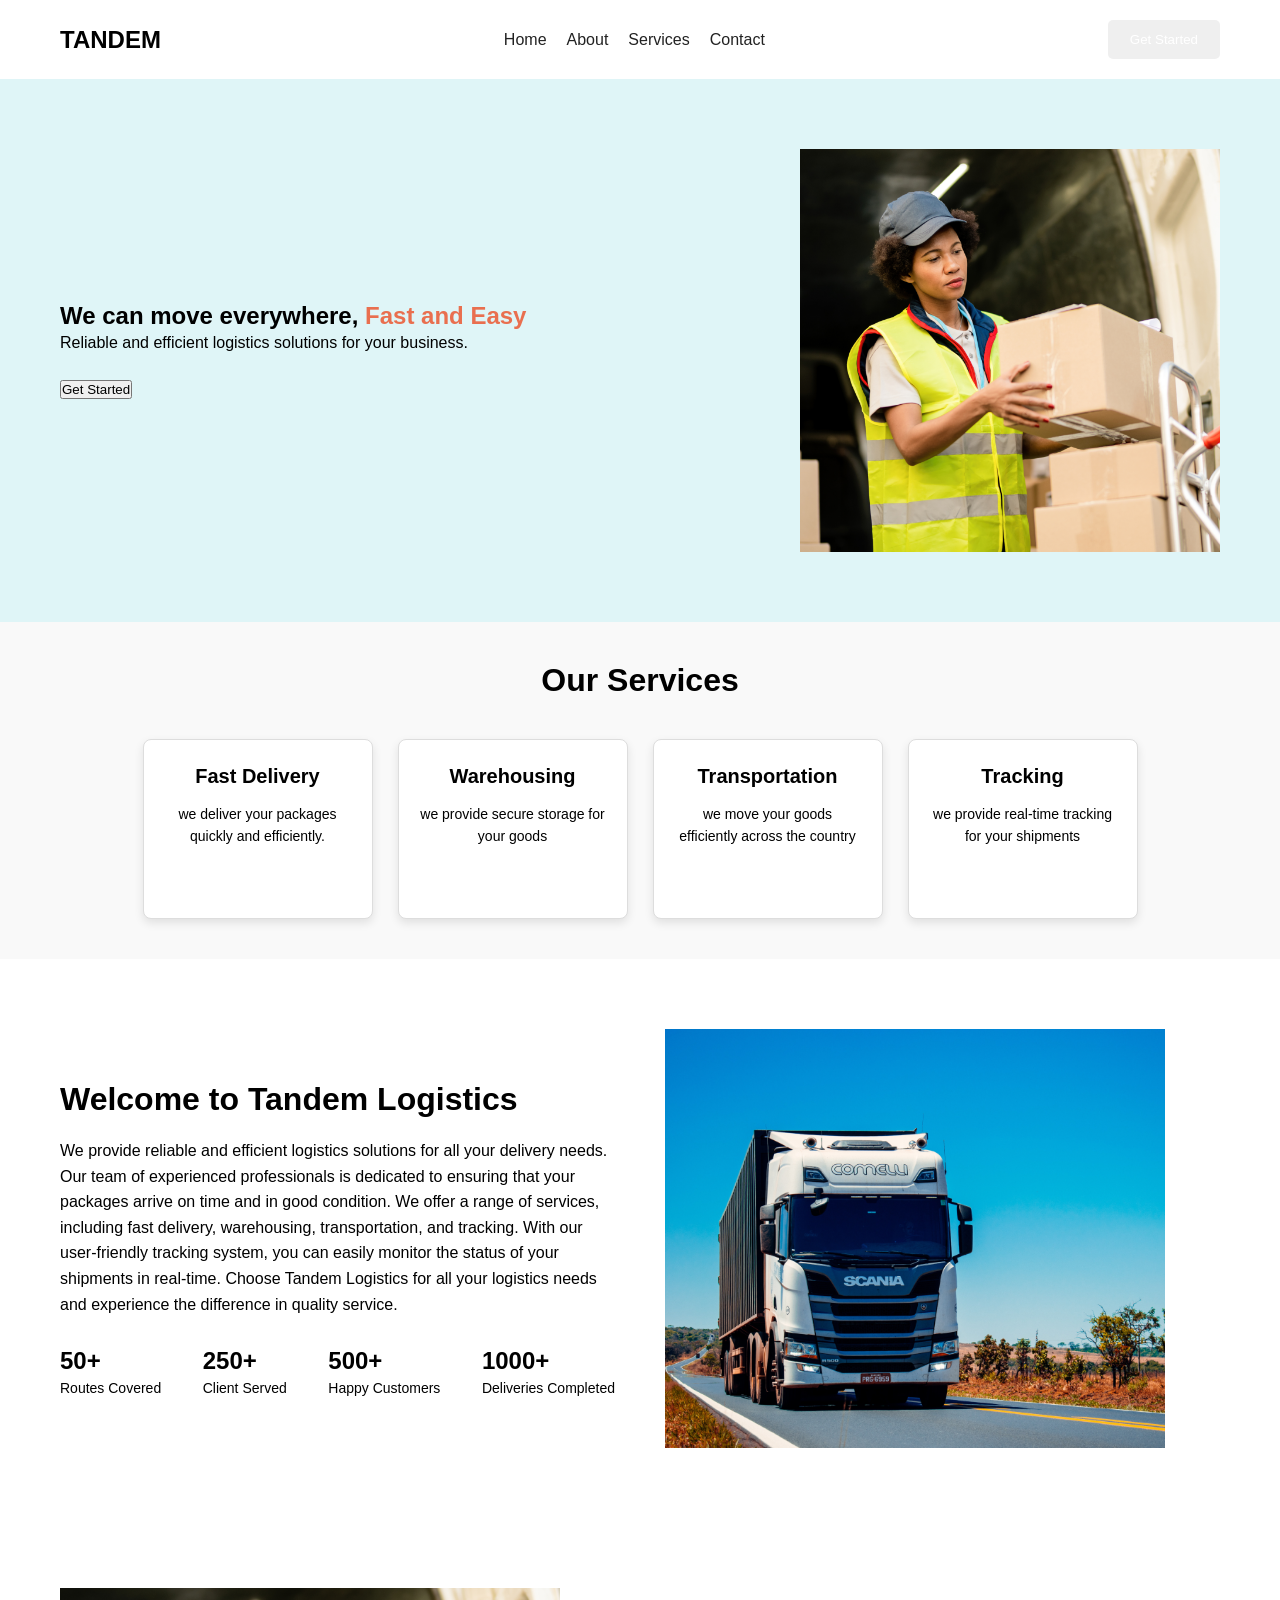
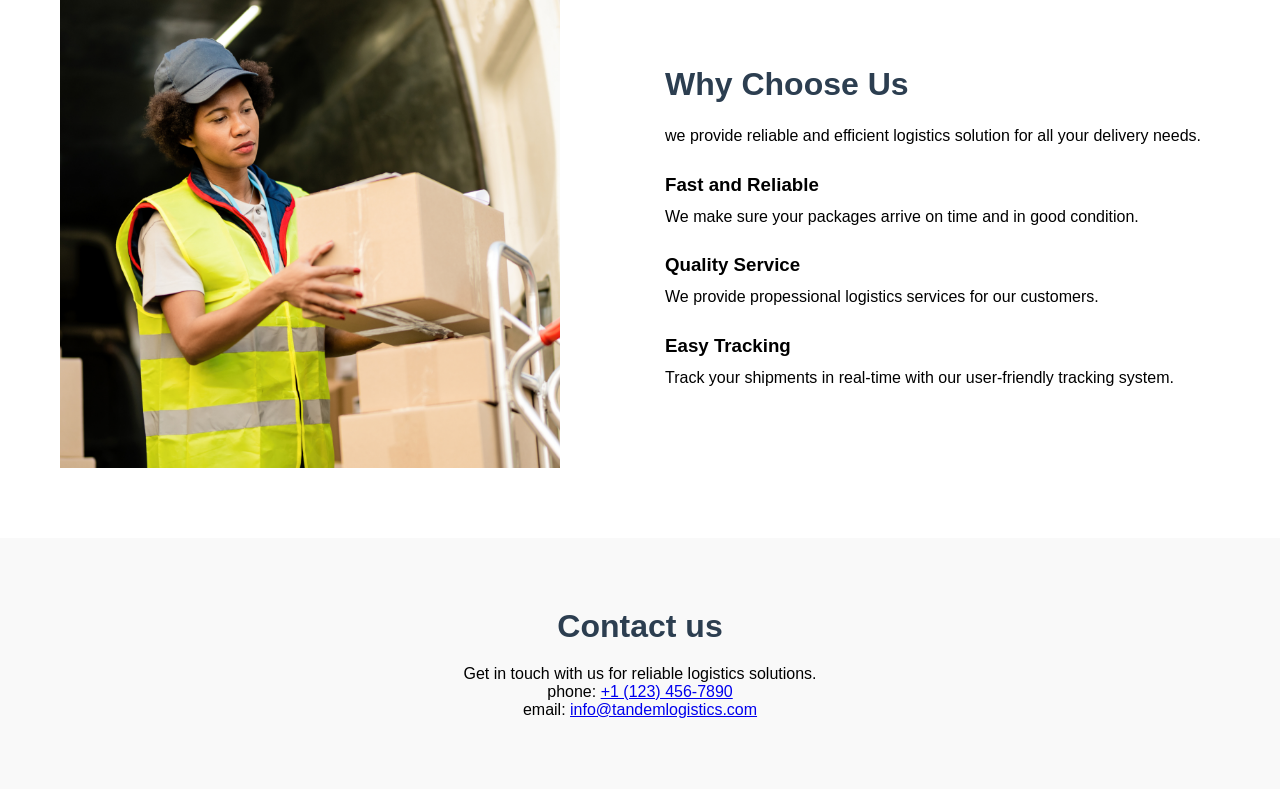
==== index.html @ 3c55d4f0 "initial commit" ====
<!DOCTYPE html>
<html lang="en">
<head>
    <meta charset="UTF-8">
    <meta name="viewport" content="width=device-width, initial-scale=1.0">
    <title>Tandem Logistics</title>
    <link rel="stylesheet" href="style.css">
</head>

<body>
 
    <header>
        <nav class="navbar">
            <div class="logo">
                TANDEM            
            </div>
            <div class="nav-links">
                <a href="#home">Home</a>
                <a href="#about">About</a>
                <a href="#service">Services</a>
                <a href="#contact">Contact</a>
            </div>
            <button class="nav-button" onclick="document.getElementById('service').scrollIntoView({behavior:'smooth'})">
                Get Started
            </button>
        </nav>
    </header>
    <section id="home"class="hero">
        <div class="hero-text">
            <h1>We can move everywhere,
                 <span>Fast and Easy</span>
                </h1>
            <p> Reliable and efficient logistics solutions for your business.</p>

            <button>Get Started</button>
        </div>
        <div class="hero-image">
            <img src="image/image/african-american-female-courier-unloading-packages-from-delivery-truck 1.png" alt="Tandem Logistics">
        </div>
    </section>
    <section id="service" class="services">
        <h2>Our Services</h2>

        <div class="service-container">

        <div class="service-card">
            <div class="service-icon"></div>
            <h3>Fast Delivery</h3>
            <p>we deliver your packages quickly and efficiently.</p>
        </div>

        <div class="service-card">
            <h3>Warehousing</h3>
            <p>we provide secure storage for your goods</p>
        </div>

        <div class="service-card">
            <h3> Transportation</h3>
            <p>we move your goods efficiently across the country</p>
        </div>

        <div class="service-card">
            <h3>Tracking</h3>
            <p>we provide real-time tracking for your shipments</p>
            </div>
    </section>
    <section id="about" class="about">
        <div class="about-text">
            <h2>Welcome to Tandem Logistics</h2>
            <p>
                We provide reliable and efficient logistics solutions for all your delivery needs. Our team of experienced professionals is dedicated to ensuring that your packages arrive on time and in good condition. We offer a range of services, including fast delivery, warehousing, transportation, and tracking. With our user-friendly tracking system, you can easily monitor the status of your shipments in real-time. Choose Tandem Logistics for all your logistics needs and experience the difference in quality service.
            </p>

            <div class="about-starts">
                <div>
                    <h3>50+</h3>
                    <p> Routes Covered</p>
                </div>

                <div>
                    <h3>250+</h3>
                    <p>Client Served</p>
                </div>
                
                <div>
                    <h3>500+</h3>
                    <p>Happy Customers</p>
                </div>
                <div>
                    <h3>1000+</h3>
                    <p>Deliveries Completed</p>
                </div>
            </div>
        </div>
        <div class="about-image">
            <img src="image/gabriel-santos-GBVDilE8yvI-unsplash 1.png" alt="about us">
        </div>
    </section>
    <section class="why-us">
        <div class="why-image">
            <img src="image/image/african-american-female-courier-unloading-packages-from-delivery-truck 1.png" alt="courier delivering packages">
        </div>
        <div class="why-text">
            <h2>Why Choose Us </h2>

            <p>
                we provide reliable and efficient logistics solution for all your delivery needs.
            </p>
        
            <h3>Fast and Reliable</h3>
            <p>We make sure your packages arrive on time and in good condition.</p>
            
            <h3>Quality Service</h3>
            <p>We provide propessional logistics services for our customers.</p>

            <h3>Easy Tracking</h3>
            <p>Track your shipments in real-time with our user-friendly tracking system.</p>
        </div>
    </section>

    <section id="contact" class="contact">
        <h2>Contact us</h2>
        <p>Get in touch with us for reliable logistics solutions.</p>

        <p>phone: <a href="tel:+11234567890">+1 (123) 456-7890</a></p>
        <p>email: <a href="mailto:info@tandemlogistics.com">info@tandemlogistics.com</a></p>
    </section>
    <script src="script.js"></script>
</body>
</html>
---- style.css ----
* {
    margin: 0;
    padding: 0;
    box-sizing: border-box;
}
body {
    font-family: Arial, sans-serif;
}
.navbar {
    display:flex;
    align-items:center;
    justify-content:space-between;
    padding: 20px 60px;
}
.logo {
    font-size: 24px;
    font-weight: bold;
}
.nav-links {
    display: flex;
    flex-direction: row;
    gap: 20px;
}
.nav-links a{
    text-decoration: none;
    color : #222;
}
.nav-button{
    padding:12px 22px;
    border: none;
    background: color #e96f4f;
    color:white;
    border-radius:5px;
    cursor:pointer;
}
.hero {
    display:flex;
    align-items:center;
    justify-content:space-between;
    padding: 70px 60px;
    background-color: #dff5f7;
}
.hero-text{
    max-width:520px;
}
.hero-text h1 span {
    color: #e96f4f;
}
.hero-text p{
    font-size: 16px;
    line-height:1.6;
    margin-bottom: 25px;
}
.hero-text .hero-button{
    padding:12px 25px;
    border: none;
    background: color #e96f4f;
    color:white;
    border-radius:4px;
    cursor:pointer;
}
.hero-image img {
    width: 420px;
    max-width: 100%;
    display:block;
}
.services {
    padding:40px 60px;
    text-align:center;
    background-color: #f9f9f9;
}
.services h2{
    font-size: 32px;
    margin-bottom: 40px;
}
.service-container{
    display:flex;
    flex-direction: row;
    justify-content:center;
    align-items:stretch;
    gap: 25px;
} 
.service-card{
    flex:1;
    max-width: 230px;
    min-height: 180px;
    padding:25px 20px;
    background-color: #ffffff;
    border:1px solid #dddddd;
    border-radius:8px;
    text-align: center;
    box-shadow: 0 4px 10px rgba(0, 0, 0, 0.1);

 .service-card:hover {
        transform: translateY(-5px);
        transition:0.3s;
    }
}
.service-card h3 {
    font-size: 20px;
    margin-bottom: 15px;
}
.service-card p {
    font-size: 14px;
    line-height:1.6;
}
.why-us {
    display :flex;
    align-items: center;
    gap: 50px;
    padding: 70px 60px;
}
.why-image {
    flex: 1;
}
.why-image img {
    width: 100%;
    max-width: 500px;
    display: block;
}
.why-text {
    flex: 1;
}
.why-text h2 {
    font-size: 32px;
    color:#2c3e50;
    margin-bottom: 20px;
}
.why-text h3 {
    margin-top: 25px;
    margin-bottom: 8px;
}
.why-text p {
    line-height: 1.6;
}
.contact {
    padding:70px 60px;
    text-align: center;
    background-color: #f9f9f9;
}
.contact h2 {
    font-size: 32px;
    margin-bottom: 20px;
    color:#2c3e50;
    .contact a {
        color: #e96f4f;
        text-decoration: none;
    }
    .contact a:hover {
        text-decoration: underline;
    } 
}
.about {
    display:flex;
    align-items:center;
    gap: 50px;
    padding: 70px 60px;
    
}
.about-text {
    flex: 1;
}
.about-text h2 {
    font-size: 32px;
    margin-bottom: 20px;
}
.about-text > p {
    line-height: 1.6;
    margin-bottom: 30px;
}
.about-image {
    flex: 1;
}
.about-image img{
    width: 100%;
    max-width: 500px;
    display: block;
}
.about-starts {
    display: flex;
    gap: 20px;
    justify-content:space-between;
}
.about-starts h3 {
    font-size:24px;
    margin-bottom: 5px;
}
.about-starts p {
    font-size: 14px;
}
@media (max-width: 768px) {
    .navbar {
        padding: 20px;
        flex-direction: column;
        gap: 15px;
    }

    .nav-links {
        gap: 20px;
    }
    .nav-links a {
        font-size: 16px;
    }

    .hero,
    .about,
    .why-us {
        flex-direction: column;
        padding: 50px 20px;
    }

    .hero-text h1 {
        font-size: 40px;
    }

    .hero-image img,
    .about-image img {
        max-width: 100%;
    }

    .about-stats {
        flex-wrap: wrap;
    }

    .service-container {
        flex-wrap: wrap;
    }

    .service-card {
        max-width: 100%;
    }

    .contact {
        padding: 50px 20px;
    }
}
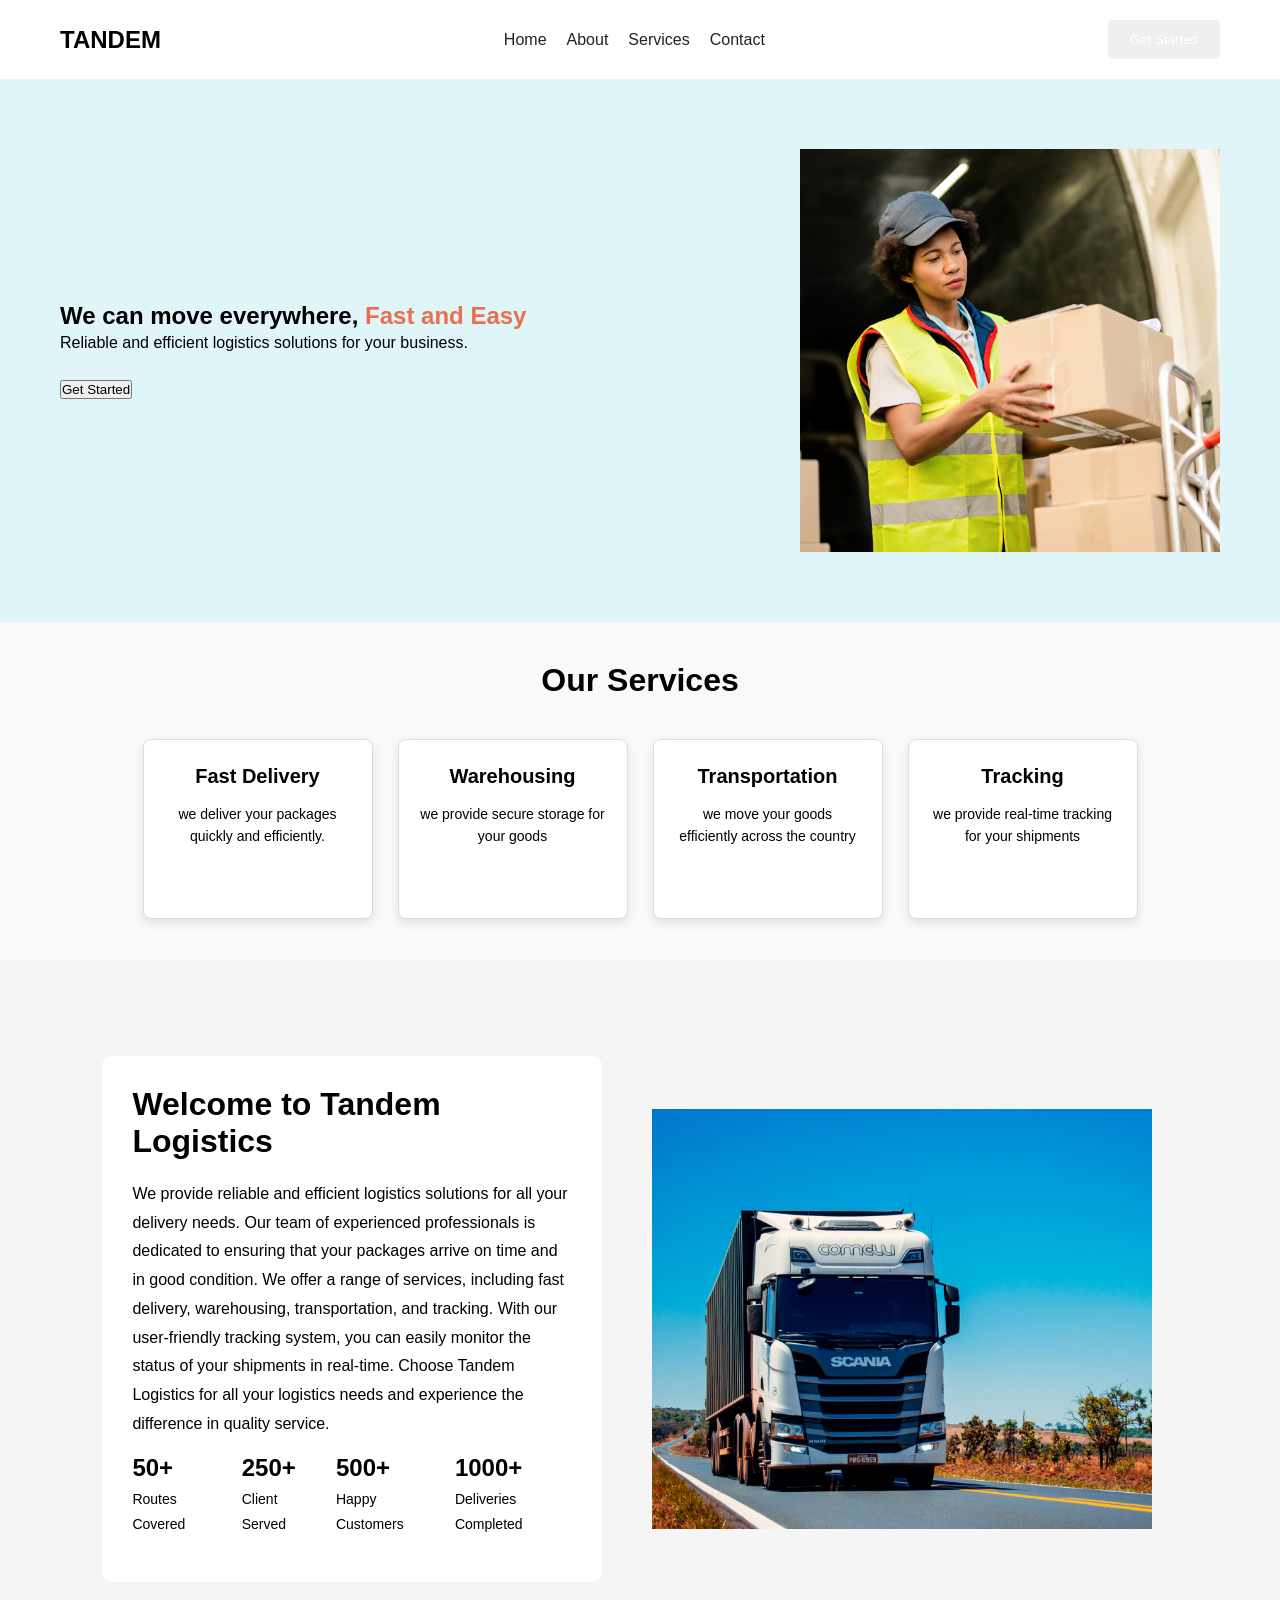
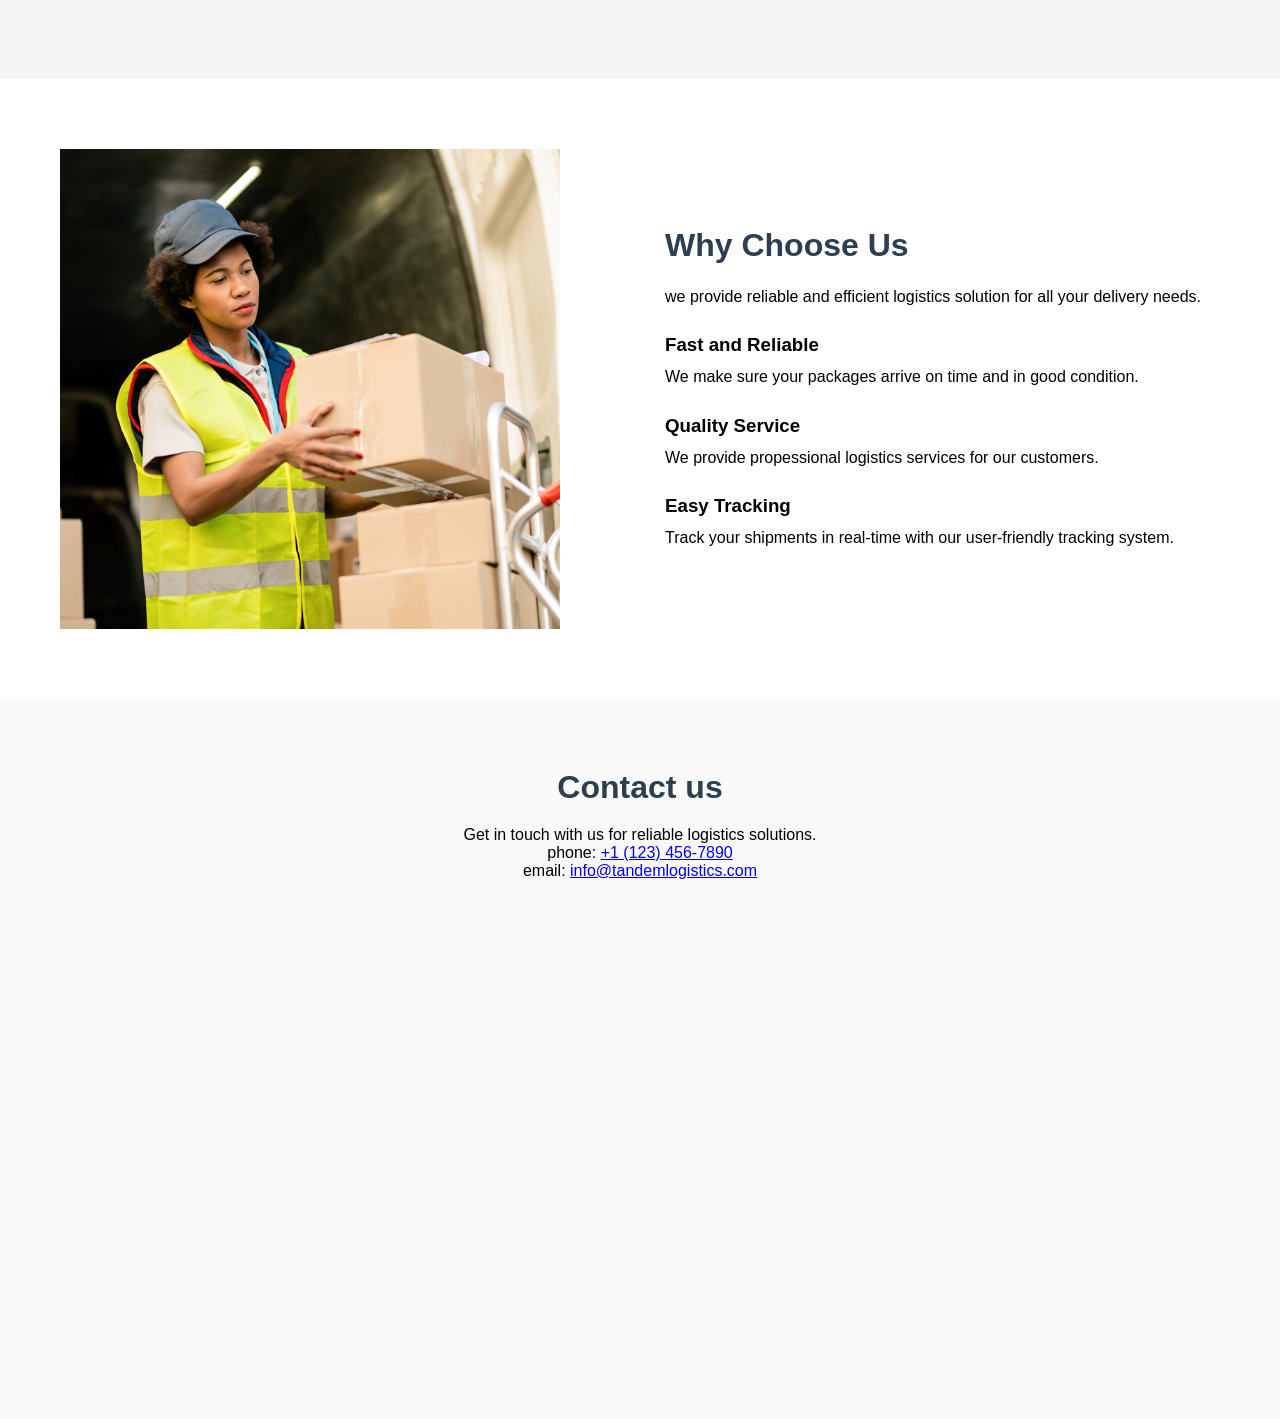
==== commit a250a834: "Updated website design" ====
--- a/index.html
+++ b/index.html
@@ -15,10 +15,10 @@
                 TANDEM            
             </div>
             <div class="nav-links">
-                <a href="#home">Home</a>
-                <a href="#about">About</a>
-                <a href="#service">Services</a>
-                <a href="#contact">Contact</a>
+                <a href="index.html">Home</a>
+                <a href="about.html">About</a>
+                <a href="service.html">Services</a>
+                <a href="contact.html">Contact</a>
             </div>
             <button class="nav-button" onclick="document.getElementById('service').scrollIntoView({behavior:'smooth'})">
                 Get Started
--- a/style.css
+++ b/style.css
@@ -234,3 +234,100 @@
         padding: 50px 20px;
     }
 }
+/* ABOUT PAGE */
+
+.about {
+    padding: 60px 8%;
+    min-height: 80vh;
+    background-color: #f5f5f5;
+}
+
+.about > img {
+    width: 100%;
+    max-height: 350px;
+    object-fit: cover;
+    display: block;
+    margin-bottom: 50px;
+}
+
+.about h1 {
+    text-align: center;
+    font-size: 36px;
+    margin-bottom: 40px;
+}
+
+.about-content {
+    display: flex;
+    gap: 30px;
+    justify-content: center;
+    width: 100%;
+}
+
+.about-text,
+.about-info {
+    background-color: white;
+    padding: 30px;
+    flex: 1;
+    max-width: 500px;
+    border-radius: 10px;
+    box-sizing: border-box;
+}
+
+.about-text h2,
+.about-info h3 {
+    margin-bottom: 20px;
+}
+
+.about-text p,
+.about-info p {
+    line-height: 1.8;
+    margin-bottom: 15px;
+}
+/* CONTACT FORM */
+
+.contact {
+    padding: 70px 20px;
+    text-align: center;
+    background-color: #f9f9f9;
+    min-height: 80vh;
+}
+
+.contact h1 {
+    font-size: 36px;
+    margin-bottom: 10px;
+}
+
+.contact-intro {
+    margin-bottom: 30px;
+    color: #666;
+}
+
+.contact-form {
+    max-width: 500px;
+    margin: auto;
+    display: flex;
+    flex-direction: column;
+    gap: 15px;
+}
+
+.contact-form input,
+.contact-form textarea {
+    padding: 15px;
+    border: 1px solid #ccc;
+    border-radius: 5px;
+    font-size: 16px;
+}
+
+.contact-form button {
+    padding: 15px;
+    border: none;
+    background-color: #e96f4f;
+    color: white;
+    font-size: 16px;
+    border-radius: 5px;
+    cursor: pointer;
+}
+
+.contact-form button:hover {
+    background-color: #d95d3d;
+}
